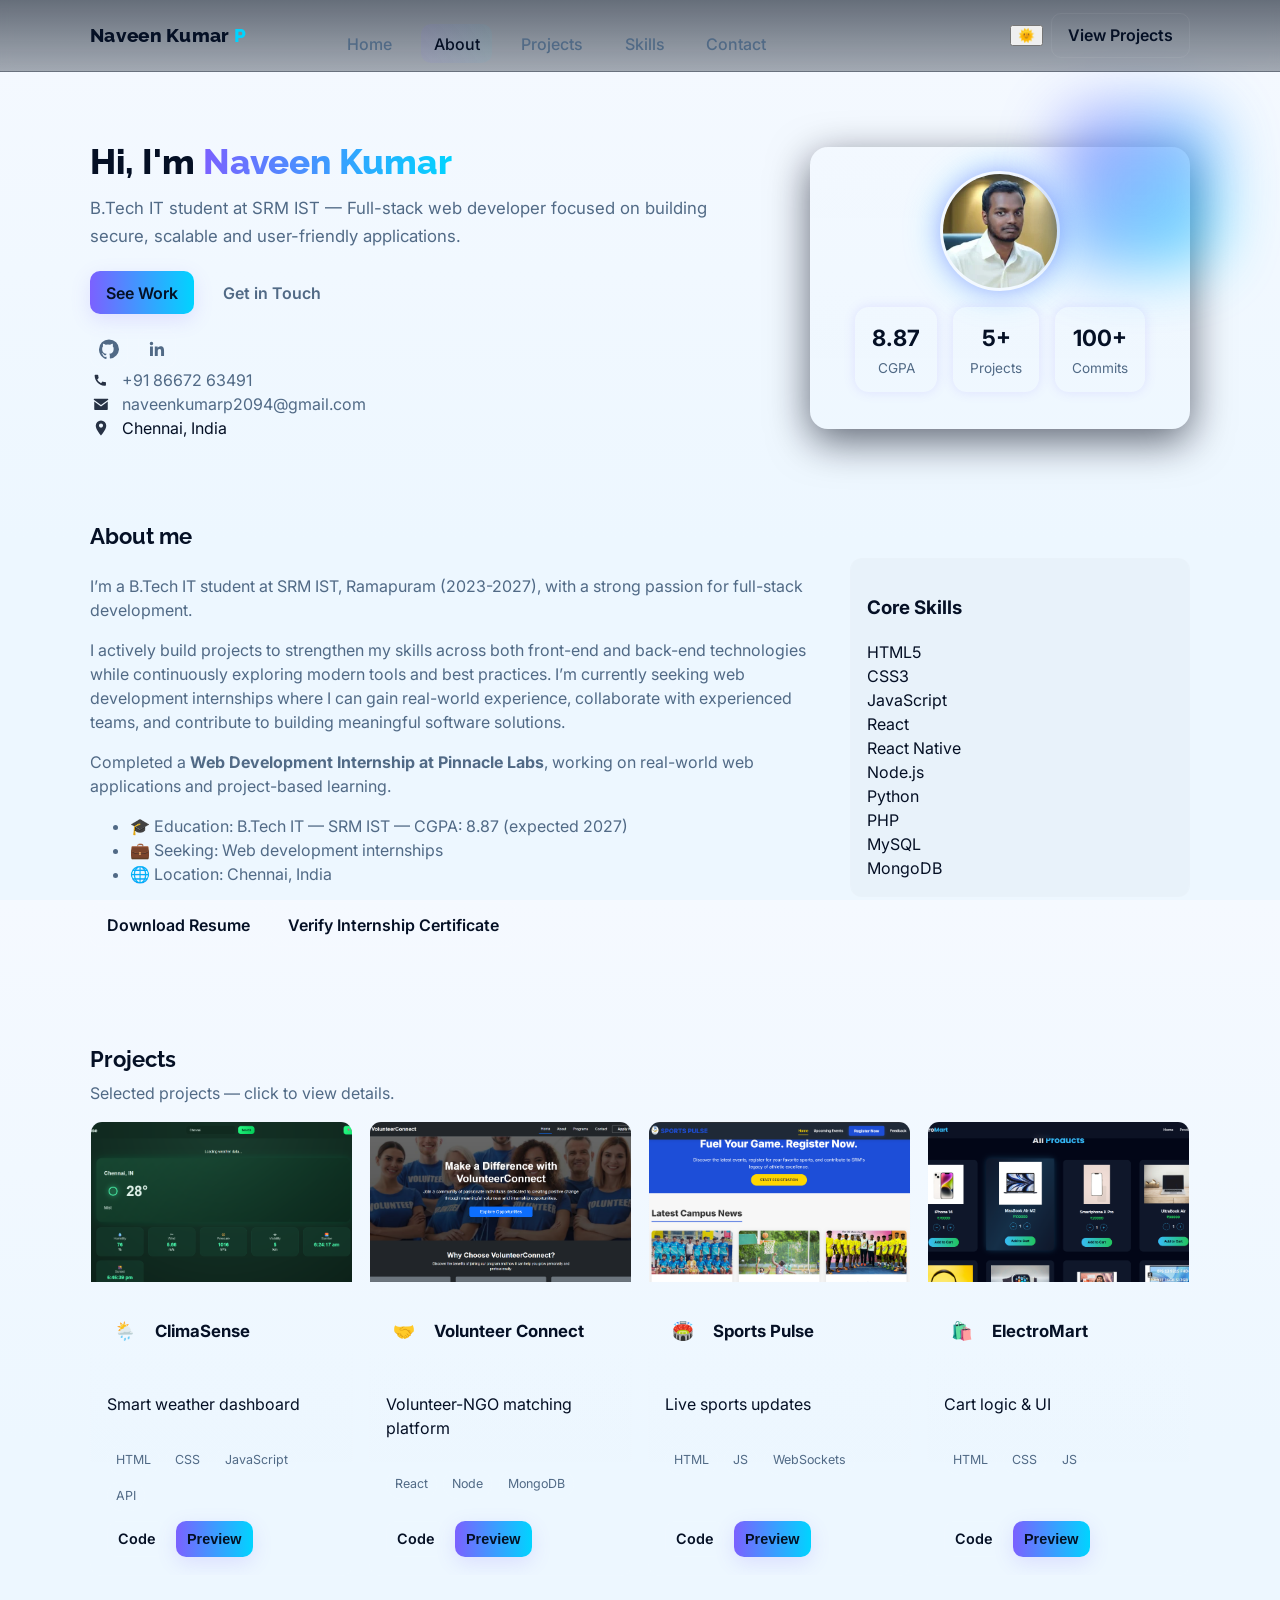
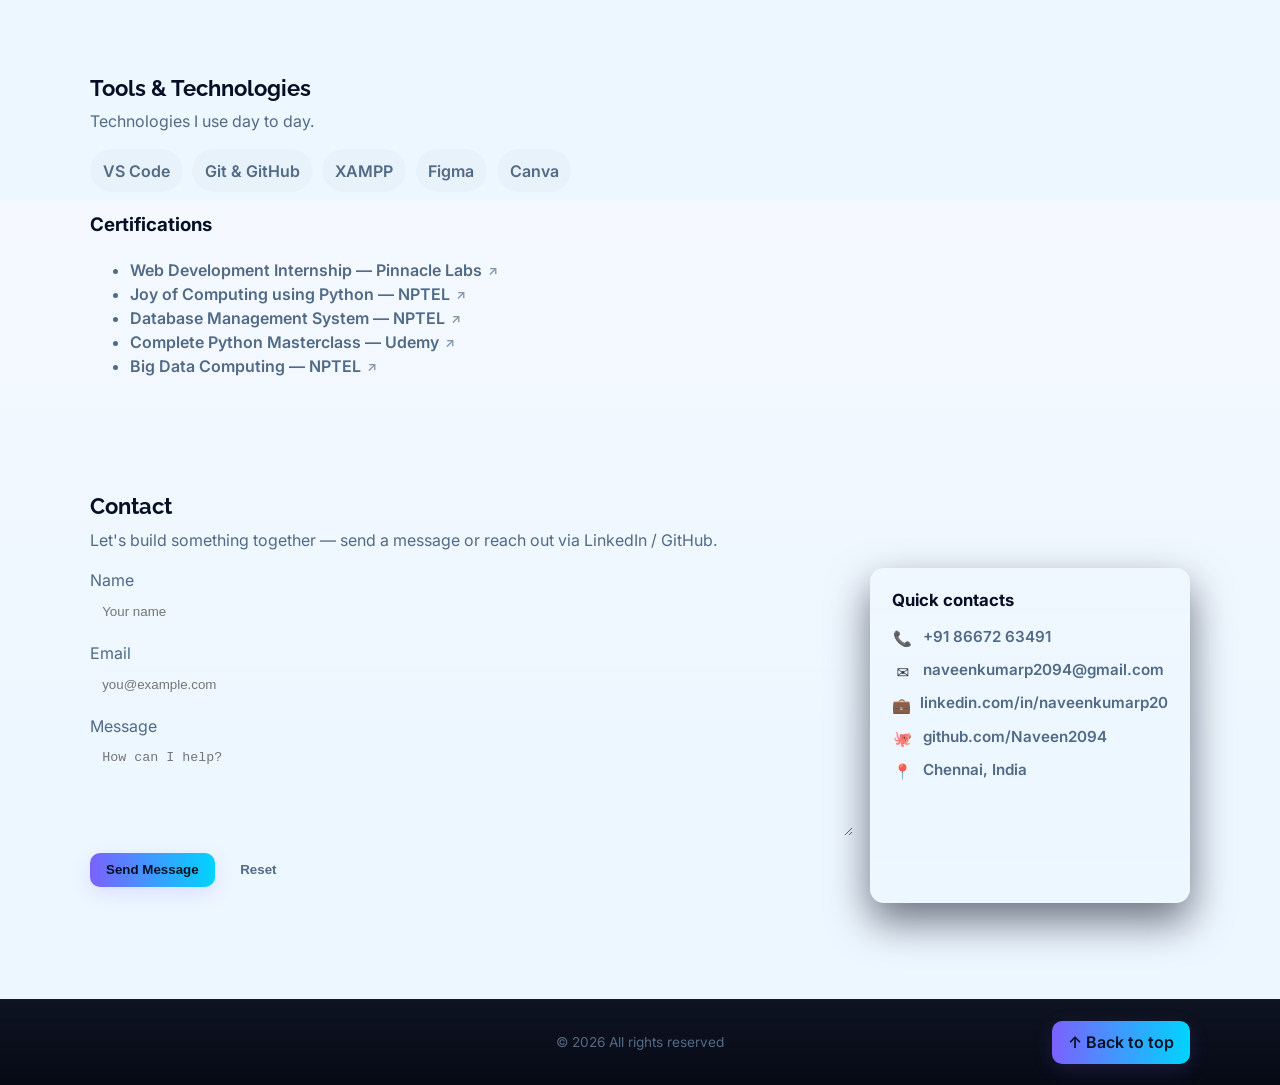
==== index.html @ da6cf8c7 "Add files via upload" ====
<!doctype html>
<html lang="en">
<head>
  <meta charset="utf-8" />
  <meta name="viewport" content="width=device-width,initial-scale=1" />
  <title>Naveen Kumar — Portfolio</title>
  <meta name="description" content="Portfolio of Naveen Kumar — Full-stack web developer (B.Tech IT) from SRM IST" />

  <!-- Social / SEO -->
  <meta property="og:title" content="Naveen Kumar — Full-stack Web Developer">
  <meta property="og:description" content="B.Tech (IT) student and full-stack web developer (React, Node) from Chennai.">
  <meta property="og:image" content="https://yourdomain.com/og-image.png">
  <meta name="twitter:card" content="summary_large_image">
  <link rel="canonical" href="https://yourdomain.com/">

  <!-- Fonts -->
  <link rel="preconnect" href="https://fonts.gstatic.com" crossorigin>
  <link href="https://fonts.googleapis.com/css2?family=Inter:wght@300;400;600;800&family=Raleway:wght@600;800&display=swap" rel="stylesheet">

  <!-- Styles -->
  <link rel="stylesheet" href="styles.css">
</head>
<body>

  <!-- Skip link for keyboard users -->
  <a href="#main" class="skip-link">Skip to content</a>

  <!-- ======================= NAV ======================= -->
  <header class="nav-wrap">
    <nav class="nav container" role="navigation" aria-label="Main navigation">
      <a class="logo" href="#hero">Naveen Kumar <span>P</span></a>

      <!-- menu button (mobile) -->
      <button id="menu-btn" aria-expanded="false" aria-controls="nav-links" aria-label="Toggle menu">☰</button>

      <ul class="nav-links" id="nav-links">
        <li><a href="#hero" class="nav-link">Home</a></li>
        <li><a href="#about" class="nav-link">About</a></li>
        <li><a href="#projects" class="nav-link">Projects</a></li>
        <li><a href="#skills" class="nav-link">Skills</a></li>
        <li><a href="#contact" class="nav-link">Contact</a></li>
      </ul>

      <div class="nav-actions">
        <button id="theme-toggle" aria-label="Toggle theme">🌙</button>
        <a class="btn-outline" href="#projects">View Projects</a>
      </div>
    </nav>
  </header>

  <main id="main">

    <!-- ======================= HERO ======================= -->
<section id="hero" class="hero">
  <div class="container hero-grid clean-hero">
    
    <!-- LEFT SIDE (TEXT) -->
    <div class="hero-content">
      <h1 class="name">Hi, I'm <span>Naveen Kumar</span></h1>
      <p class="lead">
        B.Tech IT student at SRM IST — Full-stack web developer focused on 
        building secure, scalable and user-friendly applications.
      </p>

      <div class="hero-cta">
        <a class="btn-primary" href="#projects">See Work</a>
        <a class="btn-ghost" href="#contact">Get in Touch</a>
      </div>

      <!-- Social icons -->
      <div class="social-icons">
        <!-- GitHub -->
        <a href="https://github.com/Naveen2094" target="_blank" aria-label="GitHub">
          <svg class="icon" viewBox="0 0 24 24">
            <path fill="currentColor"
            d="M12 .5A12 12 0 0 0 0 12.6c0 5.3 3.4 9.8 8.2 11.4.6.1.8-.3.8-.6v-2c-3.3.7-4-1.6-4-1.6-.6-1.5-1.3-1.9-1.3-1.9-1-.7.1-.7.1-.7 1.1.1 1.7 1.2 1.7 1.2.9 1.7 2.4 1.2 3 .9.1-.7.4-1.2.7-1.5-2.6-.3-5.4-1.4-5.4-6.1 0-1.2.4-2.2 1.1-3-.1-.3-.5-1.5.1-3 0 0 1-.3 3 1.2a10.2 10.2 0 0 1 5.4 0c2-1.5 3-1.2 3-1.2.6 1.5.2 2.7.1 3 .7.8 1.1 1.8 1.1 3 0 4.7-2.8 5.8-5.4 6.1.4.3.8 1 .8 2v3c0 .3.2.7.8.6A12.1 12.1 0 0 0 24 12.6 12 12 0 0 0 12 .5z"/>
          </svg>
        </a>

        <!-- LinkedIn -->
        <a href="https://www.linkedin.com/in/naveenkumarp20" target="_blank" aria-label="LinkedIn">
          <svg class="icon" viewBox="0 0 24 24">
            <path fill="currentColor"
              d="M20.45 20.45h-3.55v-5.4c0-1.3 0-3-1.85-3s-2.15 1.45-2.15 2.9v5.5H9.35V9h3.4v1.55h.05a3.7 3.7 0 0 1 3.35-1.85c3.6 0 4.3 2.35 4.3 5.4v6.35zM5.35 7.45A2.05 2.05 0 1 1 5.4 3.3a2.05 2.05 0 0 1-.05 4.15zM7.1 20.45H3.6V9h3.5v11.45z"/>
          </svg>
        </a>
      </div>

      <!-- ======================= UPDATED QUICK CONTACT ======================= -->
      <div class="qc-card" aria-label="Quick contact information">
        <div class="qc-row">

          <div class="qc-item">
            <svg class="qc-icon" viewBox="0 0 24 24" aria-hidden="true">
              <path fill="currentColor"
              d="M6.6 10.8c1.2 2.4 3.1 4.3 5.4 5.4l1.8-1.8c.2-.2.6-.3.9-.2 1 .3 2 .5 3 .5.5 0 .9.4.9.9v3c0 .5-.4.9-.9.9C10.3 20.5 3.5 13.7 3.5 5.8c0-.5.4-.9.9-.9h3c.5 0 .9.4.9.9 0 1 .2 2 .5 3 .1.3 0 .7-.2.9l-1.8 1.8z"/>
            </svg>
            <a href="tel:+918667263491">+91 86672 63491</a>
          </div>

          <div class="qc-item">
            <svg class="qc-icon" viewBox="0 0 24 24" aria-hidden="true">
              <path fill="currentColor"
              d="M12 13.2 2.4 6.3A1 1 0 0 1 3 5h18a1 1 0 0 1 .6 1.3L12 13.2zM12 15.4l9-6.6V19a1 1 0 0 1-1 1H4a1 1 0 0 1-1-1V8.8l9 6.6z"/>
            </svg>
            <a href="mailto:naveenkumarp2094@gmail.com">naveenkumarp2094@gmail.com</a>
          </div>

          <div class="qc-item">
            <svg class="qc-icon" viewBox="0 0 24 24" aria-hidden="true">
              <path fill="currentColor"
              d="M12 2a7 7 0 0 0-7 7c0 5.2 7 13 7 13s7-7.8 7-13a7 7 0 0 0-7-7zm0 9.5A2.5 2.5 0 1 1 12 6a2.5 2.5 0 0 1 0 5.5z"/>
            </svg>
            <span>Chennai, India</span>
          </div>

        </div>
      </div>
    </div>

    <!-- RIGHT SIDE (AVATAR + STATS) -->
    <div class="hero-card clean-card">
      <div class="bg-shape"></div>

      <picture>
        <img class="avatar glow-avatar"
          src="assets/img/avatar-200.webp"
          alt="Photo of Naveen Kumar"
          width="120"
          height="120">
      </picture>

      <ul class="hero-stats clean-stats">
        <li><strong>8.87</strong><span>CGPA</span></li>
        <li><strong>5+</strong><span>Projects</span></li>
        <li><strong>100+</strong><span>Commits</span></li>
      </ul>
    </div>
  </div>

  <svg class="waves" viewBox="0 0 1440 120" preserveAspectRatio="none" aria-hidden="true">
    <path d="M0,40 C250,120 600,0 900,40 C1200,80 1440,40 1440,40 L1440 120 L0 120 Z"></path>
  </svg>
</section>



    <!-- ======================= ABOUT ======================= -->
    <section id="about" class="section container">
      <div class="section-head">
        <h2>About me</h2>
        </div>

      <div class="about-grid">
        <div class="about-text">
          <p>
            I’m a B.Tech IT student at SRM IST, Ramapuram (2023-2027), with a strong passion for full-stack development.
          </p>

          <p>
            I actively build projects to strengthen my skills across both front-end and back-end technologies while continuously exploring modern tools and best practices. I’m currently seeking web development internships where I can gain real-world experience, collaborate with experienced teams, and contribute to building meaningful software solutions.
            </p>
            <p>
  Completed a <strong>Web Development Internship at Pinnacle Labs</strong>,
  working on real-world web applications and project-based learning.
</p>



          <ul class="about-list">
            <li>🎓 Education: B.Tech IT — SRM IST — CGPA: 8.87 (expected 2027)</li>
            <li>💼 Seeking: Web development internships</li>
            <li>🌐 Location: Chennai, India</li>
          </ul>
          <a class="btn-outline" href="resume.pdf" target="_blank">Download Resume</a>
        <a class="btn-outline"
   href="https://pinnaclelabs.tech/certificate-verification/?rid=UEwvMjAyNS9ERUNQNy8wNTROYXZlZW4gS3VtYXIgUA=="
   target="_blank">
  Verify Internship Certificate
</a>

        </div>

        <div class="skills-card">
          <h3>Core Skills</h3>
          <div class="skill-pill">HTML5</div>
          <div class="skill-pill">CSS3</div>
          <div class="skill-pill">JavaScript</div>
          <div class="skill-pill">React</div>
          <div class="skill-pill">React Native</div>
          <div class="skill-pill">Node.js</div>
          <div class="skill-pill">Python</div>
          <div class="skill-pill">PHP</div>
          <div class="skill-pill">MySQL</div>
          <div class="skill-pill">MongoDB</div>
        </div>
      </div>
    </section>



    <!-- ======================= PROJECTS ======================= -->
    <section id="projects" class="section container">
      <div class="section-head">
        <h2>Projects</h2>
        <p>Selected projects — click to view details.</p>
      </div>

      <div class="projects-grid">

 <!-- Project card: ClimaSense -->
<article class="project-card" data-title="ClimaSense"
         data-desc="Modern weather dashboard with real-time forecasts, geolocation-based weather, hourly & 7-day forecasts, animated UI, and API integration."
         data-tech="HTML · CSS · JavaScript · Weather API"
         data-img="assets/img/projects/CS_home.png"
         tabindex="0">

  <div class="proj-screenshot" aria-hidden="true">
    <img src="assets/img/projects/CS_home.png"
         alt="ClimaSense Weather Dashboard screenshot"
         loading="lazy" width="620" height="360">
  </div>

  <div class="proj-body">
    <div class="proj-head">
      <div class="proj-bubble" aria-hidden="true">🌦️</div>
      <h4>ClimaSense</h4>
    </div>

    <p class="muted">Smart weather dashboard</p>

    <div class="proj-badges" aria-hidden="true">
      <span class="badge">HTML</span>
      <span class="badge">CSS</span>
      <span class="badge">JavaScript</span>
      <span class="badge">API</span>
    </div>

    <div class="proj-actions">
      <a class="btn-outline"
         href="https://github.com/Naveen2094/ClimaSense"
         target="_blank" rel="noopener noreferrer">
        Code
      </a>
      <button class="btn-primary view-btn" type="button">Preview</button>
    </div>
  </div>
</article>


  <!-- Project card: Volunteer Connect -->
  <article class="project-card" data-title="Volunteer Connect"
           data-desc="Full-stack platform connecting volunteers and NGOs."
           data-tech="React · Node · MongoDB"
           data-img="assets/img/projects/VC_home.png"
           tabindex="0">
    <div class="proj-screenshot">
      <img src="assets/img/projects/VC_home.png" alt="Volunteer Connect screenshot" loading="lazy" width="620" height="360">
    </div>

    <div class="proj-body">
      <div class="proj-head">
        <div class="proj-bubble" aria-hidden="true">🤝</div>
        <h4>Volunteer Connect</h4>
      </div>

      <p class="muted">Volunteer-NGO matching platform</p>

      <div class="proj-badges">
        <span class="badge">React</span>
        <span class="badge">Node</span>
        <span class="badge">MongoDB</span>
      </div>

      <div class="proj-actions">
        <a class="btn-outline" href="https://github.com/Naveen2094/Volunteer-Connect" target="_blank" rel="noopener noreferrer">Code</a>
      <button class="btn-primary view-btn" type="button">Preview</button>
      </div>
    </div>
  </article>

  <!-- Project card: Sports Pulse -->
  <article class="project-card" data-title="Sports Pulse"
           data-desc="Real-time sports updates and scoreboards."
           data-tech="HTML · JS · WebSockets"
           data-img="assets/img/projects/SP_home.png"
           tabindex="0">
    <div class="proj-screenshot">
      <img src="assets/img/projects/SP_home.png" alt="Sports Pulse screenshot" loading="lazy" width="620" height="360">
    </div>

    <div class="proj-body">
      <div class="proj-head">
        <div class="proj-bubble" aria-hidden="true">🏟️</div>
        <h4>Sports Pulse</h4>
      </div>

      <p class="muted">Live sports updates</p>

      <div class="proj-badges">
        <span class="badge">HTML</span>
        <span class="badge">JS</span>
        <span class="badge">WebSockets</span>
      </div>

      <div class="proj-actions">
        <a class="btn-outline" href="https://github.com/Naveen2094/SportsPulse" target="_blank" rel="noopener noreferrer">Code</a>
        <button class="btn-primary view-btn" type="button">Preview</button>
      </div>
    </div>
  </article>

  <!-- Project card: Mini E-Commerce -->
  <article class="project-card" data-title="ElectroMart"
           data-desc="Product listing, add-to-cart, filtering and cart persistence using localStorage."
           data-tech="HTML · CSS · JavaScript"
           data-img="assets/img/projects/e-commerce.png"
           tabindex="0">
    <div class="proj-screenshot">
      <img src="assets/img/projects/e-commerce.png" alt="ElectroMart screenshot" loading="lazy" width="620" height="360">
      
    </div>

    <div class="proj-body">
      <div class="proj-head">
        <div class="proj-bubble" aria-hidden="true">🛍️</div>
        <h4>ElectroMart</h4>
      </div>

      <p class="muted">Cart logic & UI</p>

      <div class="proj-badges">
        <span class="badge">HTML</span>
        <span class="badge">CSS</span>
        <span class="badge">JS</span>
      </div>

      <div class="proj-actions">
        <a class="btn-outline" href="https://github.com/Naveen2094/ElectroMart" target="_blank" rel="noopener noreferrer">Code</a>
        <button class="btn-primary view-btn" type="button">Preview</button>
      </div>
    </div>
  </article>

</div>

    </section>



    <!-- ======================= SKILLS / TOOLS ======================= -->
    <section id="skills" class="section container">
      <div class="section-head">
        <h2>Tools & Technologies</h2>
        <p>Technologies I use day to day.</p>
      </div>

      <div class="tools-grid">
        <div class="tool">VS Code</div>
        <div class="tool">Git & GitHub</div>
        <div class="tool">XAMPP</div>
        <div class="tool">Figma</div>
        <div class="tool">Canva</div>
      </div>

      <div style="margin-top:1.2rem;">
        <h3>Certifications</h3>
<ul class="about-list certifications">

<li>
  <a href="https://pinnaclelabs.tech/certificate-verification/?rid=UEwvMjAyNS9ERUNQNy8wNTROYXZlZW4gS3VtYXIgUA=="
     target="_blank"
     rel="noopener noreferrer">
    Web Development Internship — Pinnacle Labs
  </a>
</li>


  <li>
    <a href="https://archive.nptel.ac.in/content/noc/NOC24/SEM1/Ecertificates/106/noc24-cs57/Course/NPTEL24CS57S85350524030603759.pdf"
       target="_blank"
       rel="noopener noreferrer">
      Joy of Computing using Python — NPTEL
    </a>
  </li>

  <li>
    <a href="https://archive.nptel.ac.in/content/noc/NOC25/SEM1/Ecertificates/106/noc25-cs18/Course/NPTEL25CS18S24330487401327789.pdf"
       target="_blank"
       rel="noopener noreferrer">
      Database Management System — NPTEL
    </a>
  </li>

  <li>
    <a href="https://www.udemy.com/certificate/UC-0109e687-b371-4f3a-849d-907d314363f9/"
       target="_blank"
       rel="noopener noreferrer">
      Complete Python Masterclass — Udemy
    </a>
  </li>

  <li>
    <a href="https://internalapp.nptel.ac.in/NOC/NOC25/SEM2/Ecertificates/106/noc25-cs131/Course/NPTEL25CS131S117520153810676908.pdf"
       target="_blank"
       rel="noopener noreferrer">
      Big Data Computing — NPTEL
    </a>
  </li>

</ul>

      </div>
    </section>



    <!-- ======================= CONTACT ======================= -->
    <section id="contact" class="section container contact-section">
      <div class="section-head">
        <h2>Contact</h2>
        <p>Let's build something together — send a message or reach out via LinkedIn / GitHub.</p>
      </div>

      <div class="contact-grid">

        <form id="contact-form" class="contact-form" novalidate>
          <label>
            <span>Name</span>
            <input type="text" name="name" id="name" required placeholder="Your name">
          </label>

          <label>
            <span>Email</span>
            <input type="email" name="email" id="email" required placeholder="you@example.com">
          </label>

          <label>
            <span>Message</span>
            <textarea name="message" id="message" rows="5" required placeholder="How can I help?"></textarea>
          </label>

          <div class="form-actions">
            <button type="submit" class="btn-primary">Send Message</button>
            <button type="reset" class="btn-ghost">Reset</button>
          </div>

          <p id="form-msg" class="form-msg" role="status" aria-live="polite"></p>
        </form>

        <aside class="contact-info">
  <h3 class="qc-title">Quick contacts</h3>

  <ul class="qc-list">

    <li>
      <span class="qc-icon">📞</span>
      <a href="tel:+918667263491">+91 86672 63491</a>
    </li>

    <li>
      <span class="qc-icon">✉️</span>
      <a href="mailto:naveenkumarp2094@gmail.com">
        naveenkumarp2094@gmail.com
      </a>
    </li>

    <li>
      <span class="qc-icon">💼</span>
      <a href="https://www.linkedin.com/in/naveenkumarp20" target="_blank">
        linkedin.com/in/naveenkumarp20
      </a>
    </li>

    <li>
      <span class="qc-icon">🐙</span>
      <a href="https://github.com/Naveen2094" target="_blank">
        github.com/Naveen2094
      </a>
    </li>

    <li class="qc-location">
      <span class="qc-icon">📍</span>
      <span>Chennai, India</span>
    </li>

  </ul>
</aside>

      </div>
    </section>

  </main>


  <!-- ======================= FOOTER ======================= -->
  <footer class="footer">
  <div class="container footer-inner">
    <p class="footer-center">
      © <span id="year"></span> All rights reserved
    </p>

    <a href="#hero" class="btn-primary footer-top">↑ Back to top</a>
  </div>
</footer>

  <!-- ======================= PROJECT MODAL ======================= -->
  <div id="proj-modal" class="modal" aria-hidden="true" role="dialog" aria-modal="true">
    <div class="modal-content" role="document">
  <button id="modal-close" class="modal-close" aria-label="Close">✕</button>

  <!-- NEW: screenshot area -->
  <div id="modal-media" class="modal-media" aria-hidden="true"></div>

  <h3 id="modal-title"></h3>
  <p id="modal-tech" class="muted"></p>
  <p id="modal-desc"></p>
</div>

    </div>
  </div>


  <!-- Script -->
  <script src="script.js" defer></script>
</body>
</html>
---- styles.css ----
:root{
  --bg: #0f1724;
  --panel: rgba(255,255,255,0.04);
  --glass: rgba(255,255,255,0.03);
  --accent-1: #7b61ff;
  --accent-2: #00d4ff;
  --text: #e6eef8;
  --muted: #9fb3c8;
  --success: #4ade80;
  --danger: #ff6b6b;
  --radius: 14px;
  --container: 1100px;
  --glass-border: rgba(255,255,255,0.06);
  --glass-hover: rgba(255,255,255,0.06);
}

*{box-sizing:border-box}
html,body{height:100%}
body{
  margin:0;
  font-family: "Inter", system-ui, -apple-system, "Segoe UI", Roboto, "Helvetica Neue", Arial;
  background: linear-gradient(180deg,#071022 0%, #071527 50%, #061225 100%);
  color:var(--text);
  -webkit-font-smoothing:antialiased;
  -moz-osx-font-smoothing:grayscale;
  line-height:1.5;
  overflow-x:hidden;
}

/* container */
.container{
  width:90%;
  max-width:var(--container);
  margin:0 auto;
}

/* NAV */
.nav-wrap{
  position:sticky;
  top:0;
  z-index:50;
  backdrop-filter: blur(6px);
  background: linear-gradient(180deg, rgba(7,18,34,0.6), rgba(7,18,34,0.35));
  border-bottom: 1px solid rgba(255,255,255,0.02);
}
.nav{
  display:flex;
  align-items:center;
  gap:1rem;
  padding:0.8rem 0;
}
.logo{
  font-family: "Raleway", sans-serif;
  font-weight:800;
  letter-spacing:0.3px;
  color:var(--text);
  text-decoration:none;
  font-size:1.2rem;
}
.logo span{color:var(--accent-2)}
#menu-btn{display:none}
.nav-links{
  list-style:none;
  display:flex;
  gap:1rem;
  margin-left:2rem;
  align-items:center;
  margin-bottom:0;
}
.nav-link{
  text-decoration:none;
  color:var(--muted);
  font-weight:500;
  padding:0.6rem 0.8rem;
  border-radius:10px;
}
.nav-link:hover, .nav-link.active { color:var(--text); background:linear-gradient(90deg, rgba(123,97,255,0.08), rgba(0,212,255,0.04));}

.nav-actions{margin-left:auto; display:flex; gap:0.5rem; align-items:center;}
.btn-primary, .btn-outline, .btn-ghost { cursor:pointer; border:0; padding:0.6rem 1rem; border-radius:10px; font-weight:600; text-decoration:none; display:inline-flex; align-items:center; gap:0.6rem;}
.btn-primary{background:linear-gradient(90deg,var(--accent-1),var(--accent-2)); color:#041125; box-shadow:0 6px 20px rgba(123,97,255,0.16);}
.btn-outline{background:transparent; color:var(--text); border:1px solid rgba(255,255,255,0.06);}
.btn-ghost{background:transparent; color:var(--muted)}

/* HERO */
.hero{
  padding:4rem 0 2rem;
  position:relative;
  overflow:visible;
}
.hero-grid{display:grid; grid-template-columns:1fr 380px; gap:2rem; align-items:center;}
.hero-content .name{font-size:2.2rem; margin:0 0 0.4rem; font-family:"Raleway"; font-weight:800}
.hero-content .name span{background:linear-gradient(90deg,var(--accent-1),var(--accent-2)); -webkit-background-clip:text; background-clip:text; color:transparent}
.lead{color:var(--muted); margin:0 0 1rem}
.hero-cta{display:flex; gap:0.8rem; margin-bottom:1rem;}
.social a{display:inline-block; margin-right:0.6rem; color:var(--muted); text-decoration:none; font-weight:700; padding:0.4rem 0.6rem; border-radius:8px; border:1px solid rgba(255,255,255,0.02);}

.hero-card{
  position:relative;
  background:linear-gradient(180deg, rgba(255,255,255,0.02), rgba(255,255,255,0.01));
  border-radius:18px;
  padding:1.2rem;
  box-shadow: 0 12px 40px rgba(2,6,23,0.6);
  border:1px solid var(--glass-border);
  overflow:visible;
  transform:translateY(0);
  transition:transform .45s cubic-bezier(.2,.9,.2,1);
}
.hero-card:hover{transform:translateY(-8px)}
.bg-shape{position:absolute; right:-30px; top:-40px; width:160px; height:160px; background:linear-gradient(135deg,var(--accent-1),var(--accent-2)); filter:blur(30px); border-radius:40px; z-index:0; opacity:0.6}
.hero-stats{display:flex; gap:0.8rem; margin-top:1rem; list-style:none; padding:0}
.hero-stats li{background: linear-gradient(180deg, rgba(255,255,255,0.02), rgba(255,255,255,0.01)); border-radius:10px; padding:0.6rem 0.8rem; text-align:center; min-width:72px}

/* WAVES */
.waves{position:absolute; bottom:-1px; left:0; width:100%; height:80px; opacity:0.06}
.waves path{fill:var(--accent-1); opacity:0.06}

/* SECTION */
.section{padding:3rem 0}
.section-head h2{margin:0 0 0.25rem; font-family:"Raleway"; font-size:1.4rem}
.section-head p{margin:0 0 1rem; color:var(--muted)}

/* ABOUT */
.about-grid{display:grid; grid-template-columns:1fr 340px; gap:1.5rem; align-items:start}
.about-text p{color:var(--muted)}
.about-list{margin-top:1rem; color:var(--muted)}
.skills-card{background:var(--panel); padding:1rem; border-radius:12px; border:1px solid var(--glass-border)}

/* PROJECTS */
.project-card:hover, .project-card:focus{transform:translateY(-6px); box-shadow:0 20px 50px rgba(5,8,20,0.6)}
.proj-media{font-size:1.6rem}

/* TOOLS */
.tools-grid{display:flex; flex-wrap:wrap; gap:0.6rem}
.tool{background:var(--glass); padding:0.6rem 0.8rem; border-radius:999px; color:var(--muted); font-weight:600}

/* CONTACT */
.contact-grid{display:grid; grid-template-columns:1fr 320px; gap:1rem; margin-top:1rem;}
.contact-form label{display:block; margin-bottom:0.6rem; color:var(--muted)}
.contact-form input, .contact-form textarea{
  width:100%; padding:0.7rem; border-radius:10px; border:1px solid rgba(255,255,255,0.04);
  background:transparent; color:var(--text); outline:none;
}
.form-actions{display:flex; gap:0.6rem; margin-top:0.6rem}
.form-msg{margin-top:0.8rem; color:var(--muted)}

/* MODAL */
.modal{position:fixed; inset:0; display:flex; align-items:center; justify-content:center; background:rgba(2,6,23,0.6); opacity:0; pointer-events:none; transition:opacity .28s ease}
.modal[aria-hidden="false"]{opacity:1; pointer-events:all}
.modal-content{background:linear-gradient(180deg, rgba(255,255,255,0.02), rgba(255,255,255,0.01)); padding:1.2rem; border-radius:12px; width:min(720px,92%); border:1px solid var(--glass-border); position:relative}
.modal-close{position:absolute; right:10px; top:10px; background:transparent; border:0; color:var(--muted); font-size:1.1rem}

/* small screens */
@media (max-width:900px){
  .hero-grid{grid-template-columns:1fr; text-align:center}
  .hero-card{margin:0 auto}
  .about-grid{grid-template-columns:1fr}
  .contact-grid{grid-template-columns:1fr}
  .nav-links{display:none; position:absolute; right:1rem; top:64px; background:linear-gradient(180deg, rgba(4,8,15,0.9), rgba(4,8,15,0.85)); padding:1rem; border-radius:10px; flex-direction:column}
  #menu-btn{display:inline-block; background:transparent; border:0; color:var(--muted); font-size:1.2rem}
  #menu-btn[aria-expanded="true"]{color:var(--text)}
}

/* theme: light (optional toggle) */
body.light{
  --bg: #f6fbff;
  --panel: rgba(6,10,20,0.02);
  --glass: rgba(6,10,20,0.02);
  --text: #051025;
  --muted: #516a86;
  background: linear-gradient(180deg,#f5f9ff 0%, #edf7ff 60%);
}

/* -------------------------
   Accessibility & niceties
   ------------------------- */

/* visually hidden but accessible */
.sr-only {
  position: absolute !important;
  height: 1px;
  width: 1px;
  overflow: hidden;
  clip: rect(1px, 1px, 1px, 1px);
  white-space: nowrap;
  border: 0;
  padding: 0;
  margin: -1px;
}

/* skip link */
.skip-link {
  position: absolute;
  left: 1rem;
  top: -40px;
  background: var(--panel);
  color: var(--text);
  padding: 0.5rem 0.75rem;
  border-radius: 8px;
  z-index: 9999;
  text-decoration: none;
  transition: top .18s ease;
}
.skip-link:focus {
  top: 1rem;
  outline: none;
}

/* clear, friendly focus for keyboard users */
:focus { outline: none; }
:focus-visible {
  outline: 3px solid rgba(123,97,255,0.22);
  outline-offset: 3px;
  border-radius: 8px;
}

/* reduce motion for users who prefer it */
@media (prefers-reduced-motion: reduce) {
  * { transition: none !important; animation: none !important; scroll-behavior: auto !important; }
}

/* mobile nav open state */
.nav-links.open { display:flex; }

/* enlarge menu button hit area */
#menu-btn {
  padding: 0.5rem 0.7rem;
  border-radius:10px;
  background:transparent;
  transition: background .18s;
}
#menu-btn:hover { background: rgba(255,255,255,0.02); }

/* modal transition */
.modal[aria-hidden="false"] .modal-content { transform: translateY(0); }
.modal-content { transition: transform .22s ease, opacity .22s ease; transform: translateY(6px); }

a, button { -webkit-tap-highlight-color: transparent; }

/* Avatar centered + rounded (Option A + B) */
.hero-card {
    text-align: center;
}

.hero-card picture,
.hero-card img.avatar {
    margin-left: auto;
    margin-right: auto;
    display: block;
}

/* Round avatar look */
.avatar {
    border-radius: 50%;
    border: 3px solid rgba(255,255,255,0.15);
    width: 120px;
    height: 120px;
    object-fit: cover;
}

.hero-stats {
    display: flex;
    justify-content: center;
    gap: 1rem;
    margin-top: 1rem;
}

.hero-stats li {
    background: rgba(255,255,255,0.02);
    border: 1px solid rgba(255,255,255,0.04);
    padding: 0.9rem 1.2rem;
    border-radius: 14px;
    box-shadow:
        0 0 12px rgba(123, 97, 255, 0.15),
        inset 0 0 10px rgba(255,255,255,0.03);
}


.hero-stats li strong {
    display: block;
    font-size: 1.4rem;
    font-weight: 700;
    color: var(--text);
}

.hero-stats li span {
    display: block;
    margin-top: 4px;
    color: var(--muted);
    font-size: 0.85rem;
}

.social-icons {
  display: flex;
  gap: 0.6rem;
  margin-top: 1rem;
}

.social-icons a {
  display: inline-flex;
  align-items: center;
  justify-content: center;
  width: 38px;
  height: 38px;
  border-radius: 10px;
  background: rgba(255,255,255,0.04);
  border: 1px solid rgba(255,255,255,0.06);
  color: var(--muted);
  transition: 0.25s ease;
}

.social-icons a:hover {
  color: var(--text);
  background: rgba(255,255,255,0.07);
  transform: translateY(-3px);
}

.icon {
  width: 20px;
  height: 20px;
  display: block;
}

.quick-contact {
  margin-top: 1rem;
  color: var(--muted);
  font-weight: 600;
  display: flex;
  flex-direction: column;
  gap: 0.4rem;
}

.qc-item {
  display: flex;
  align-items: center;
  gap: 0.6rem;
}

.qc-item a {
  color: var(--muted);
  text-decoration: none;
}

.qc-item a:hover {
  color: var(--text);
}

.qc-icon {
  width: 18px;
  height: 18px;
  opacity: 0.85;
}

/* Clean hero spacing */
.clean-hero {
  gap: 3rem;
}

/* Improve hero text spacing */
.clean-hero .lead {
  margin-bottom: 1.3rem;
  line-height: 1.65;
  font-size: 1.05rem;
}

/* Cleaner quick contact */
.clean-qc {
  margin-top: 1.4rem;
  gap: 0.6rem;
}

/* Vertical divider (subtle) */
.clean-hero {
  position: relative;
}

.clean-hero::before {
  content: "";
  position: absolute;
  left: 52%;
  top: 10%;
  height: 80%;
  width: 1px;
  background: rgba(255,255,255,0.06);
}

/* Move avatar slightly right for balance */
.clean-card {
  padding-top: 1.4rem;
}

/* Soft avatar glow */
.glow-avatar {
  box-shadow: 
    0 0 22px rgba(123,97,255,0.45),
    0 0 38px rgba(0,212,255,0.28);
  border: 3px solid rgba(255,255,255,0.14);
  border-radius: 50%;
}

/* Cleaner stat spacing */
.clean-stats li {
  min-width: 80px;
  padding: 0.8rem 1rem;
}

/* Mobile: remove divider */
@media (max-width: 900px) {
  .clean-hero::before {
    display: none;
  }
}

/* ===== Projects — screenshot + gradient border (Glass UI) ===== */
.projects-grid {
  display: grid;
  grid-template-columns: repeat(auto-fit, minmax(260px, 1fr));
  gap: 1rem;
}

/* Project card base */
.project-card {
  background: linear-gradient(180deg, rgba(255,255,255,0.02), rgba(255,255,255,0.01));
  border-radius: 12px;
  overflow: hidden;
  border: 1px solid rgba(255,255,255,0.04);
  display: flex;
  flex-direction: column;
  transition: transform .28s cubic-bezier(.2,.9,.2,1), box-shadow .28s ease, border-color .28s ease;
  min-height: 360px;
}

/* screenshot area */
.project-card .proj-screenshot {
  width: 100%;
  aspect-ratio: 16/9;
  overflow: hidden;
  background: linear-gradient(180deg, rgba(255,255,255,0.01), rgba(255,255,255,0.02));
  display:flex;
  align-items:center;
  justify-content:center;
}
.project-card .proj-screenshot img {
  width:100%;
  height:100%;
  object-fit:cover;
  display:block;
  transform-origin:center;
  transition: transform .7s ease;
}

/* body */
.project-card .proj-body {
  padding: 0.9rem 1rem 1.1rem;
  display:flex;
  flex-direction:column;
  gap:0.6rem;
  flex:1;
}

/* bubble + title row */
.proj-head {
  display:flex;
  gap:0.75rem;
  align-items:center;
}
.proj-bubble {
  width:36px; height:36px; border-radius:10px;
  display:inline-flex; align-items:center; justify-content:center;
  background: linear-gradient(135deg, rgba(255,255,255,0.03), rgba(255,255,255,0.02));
  font-size:1.1rem;
}

/* badges */
.proj-badges { display:flex; gap:0.4rem; flex-wrap:wrap; margin-top:4px; }
.badge {
  background: rgba(255,255,255,0.02);
  padding:0.28rem 0.5rem;
  border-radius:999px;
  font-size:0.78rem;
  color:var(--muted);
  border:1px solid rgba(255,255,255,0.03);
}

/* actions */
.proj-actions { display:flex; gap:0.6rem; margin-top:auto; }
.proj-actions .btn-outline { padding:0.4rem 0.6rem; font-size:0.9rem; }
.proj-actions .btn-primary { padding:0.42rem 0.7rem; font-size:0.9rem; }

/* hover: gradient border & screenshot zoom */
.project-card:hover {
  transform: translateY(-8px);
  box-shadow: 0 24px 60px rgba(2,6,23,0.6);
  border-color: rgba(123,97,255,0.28);
}
.project-card:hover .proj-screenshot img { transform: scale(1.06); }

/* subtle overlay gradient on image when hovered */
.project-card::after {
  content: "";
  position: absolute;
  inset: 0;
  pointer-events: none;
  border-radius: 12px;
  box-shadow: inset 0 1px 0 rgba(255,255,255,0.02);
}

/* modal media */
.modal-media {
  width: 100%;
  max-height: 44vh;
  display:flex;
  align-items:center;
  justify-content:center;
  margin-bottom:0.6rem;
  overflow:hidden;
  border-radius:8px;
}
.modal-media img {
  width:100%;
  height:100%;
  max-height:44vh;
  object-fit:cover;
  display:block;
  border-radius:8px;
}

/* responsive tweaks */
@media (max-width:900px){
  .project-card { min-height: auto; }
  .proj-screenshot { aspect-ratio: 4/3; }
  .modal-media { max-height: 36vh; }
}

/* ensure screenshot images fill the area and have a fallback background */
.project-card .proj-screenshot {
  background: linear-gradient(180deg, rgba(255,255,255,0.01), rgba(255,255,255,0.02));
  position: relative;
  min-height: 160px; /* keeps the card height even if image missing */
}

.project-card .proj-screenshot img {
  width: 100%;
  height: 100%;
  object-fit: cover;   /* crucial so screenshots fill and crop nicely */
  display: block;
}

.project-card {
  cursor: pointer;
}

.modal-content {
  transform: scale(0.96) translateY(10px);
  opacity: 0;
}

.modal[aria-hidden="false"] .modal-content {
  transform: scale(1) translateY(0);
  opacity: 1;
}

.project-card h4 {
  font-size: 1.05rem;
  font-weight: 700;
}

.certifications li a {
  color: var(--muted);
  text-decoration: none;
  font-weight: 600;
  display: inline-flex;
  align-items: center;
  gap: 0.4rem;
  transition: color .2s ease;
}

.certifications li a::after {
  content: "↗";
  font-size: 0.8rem;
  opacity: 0.7;
}

.certifications li a:hover {
  color: var(--text);
}

/* ===== Quick Contacts – Glass Card ===== */

.contact-info {
  background: linear-gradient(
    180deg,
    rgba(255,255,255,0.03),
    rgba(255,255,255,0.015)
  );
  border: 1px solid rgba(255,255,255,0.06);
  border-radius: 14px;
  padding: 1.2rem 1.3rem;
  box-shadow: 0 18px 40px rgba(2,6,23,0.55);
}

.qc-title {
  margin: 0 0 0.8rem;
  font-size: 1.05rem;
  font-weight: 700;
  color: var(--text);
}

.qc-list {
  list-style: none;
  padding: 0;
  margin: 0;
  display: flex;
  flex-direction: column;
  gap: 0.65rem;
}

.qc-list li {
  display: flex;
  align-items: center;
  gap: 0.6rem;
  font-size: 0.95rem;
}

.qc-icon {
  width: 22px;
  text-align: center;
  opacity: 0.85;
}

.qc-list a {
  color: var(--muted);
  text-decoration: none;
  font-weight: 600;
  transition: color .2s ease, transform .2s ease;
}

.qc-list a:hover {
  color: var(--text);
  transform: translateX(2px);
}

.qc-location span {
  color: var(--muted);
  font-weight: 600;
}

.footer {
  background: linear-gradient(
    180deg,
    rgba(6, 10, 25, 0.96),
    rgba(3, 7, 18, 0.99)
  );
  border-top: 1px solid rgba(255,255,255,0.06);
  margin-top: 3rem;
}

.footer-inner {
  display: grid;
  grid-template-columns: 1fr auto 1fr;
  align-items: center;
  padding: 1.3rem 0;
}

/* Center copyright text */
.footer-center {
  grid-column: 2;
  margin: 0;
  text-align: center;
  font-size: 0.85rem;
  color: var(--muted);
}

/* Back to top button (inherits btn-primary styles) */
.footer-top {
  grid-column: 3;
  justify-self: end;
}

/* Extra hover polish (optional, matches site vibe) */
.footer-top:hover {
  transform: translateY(-3px);
  box-shadow: 0 10px 28px rgba(0,212,255,0.35);
}

/* ===== Mobile footer ===== */
@media (max-width: 600px) {
  .footer-inner {
    grid-template-columns: 1fr;
    gap: 0.7rem;
    text-align: center;
  }

  .footer-center,
  .footer-top {
    grid-column: 1;
    justify-self: center;
  }
}
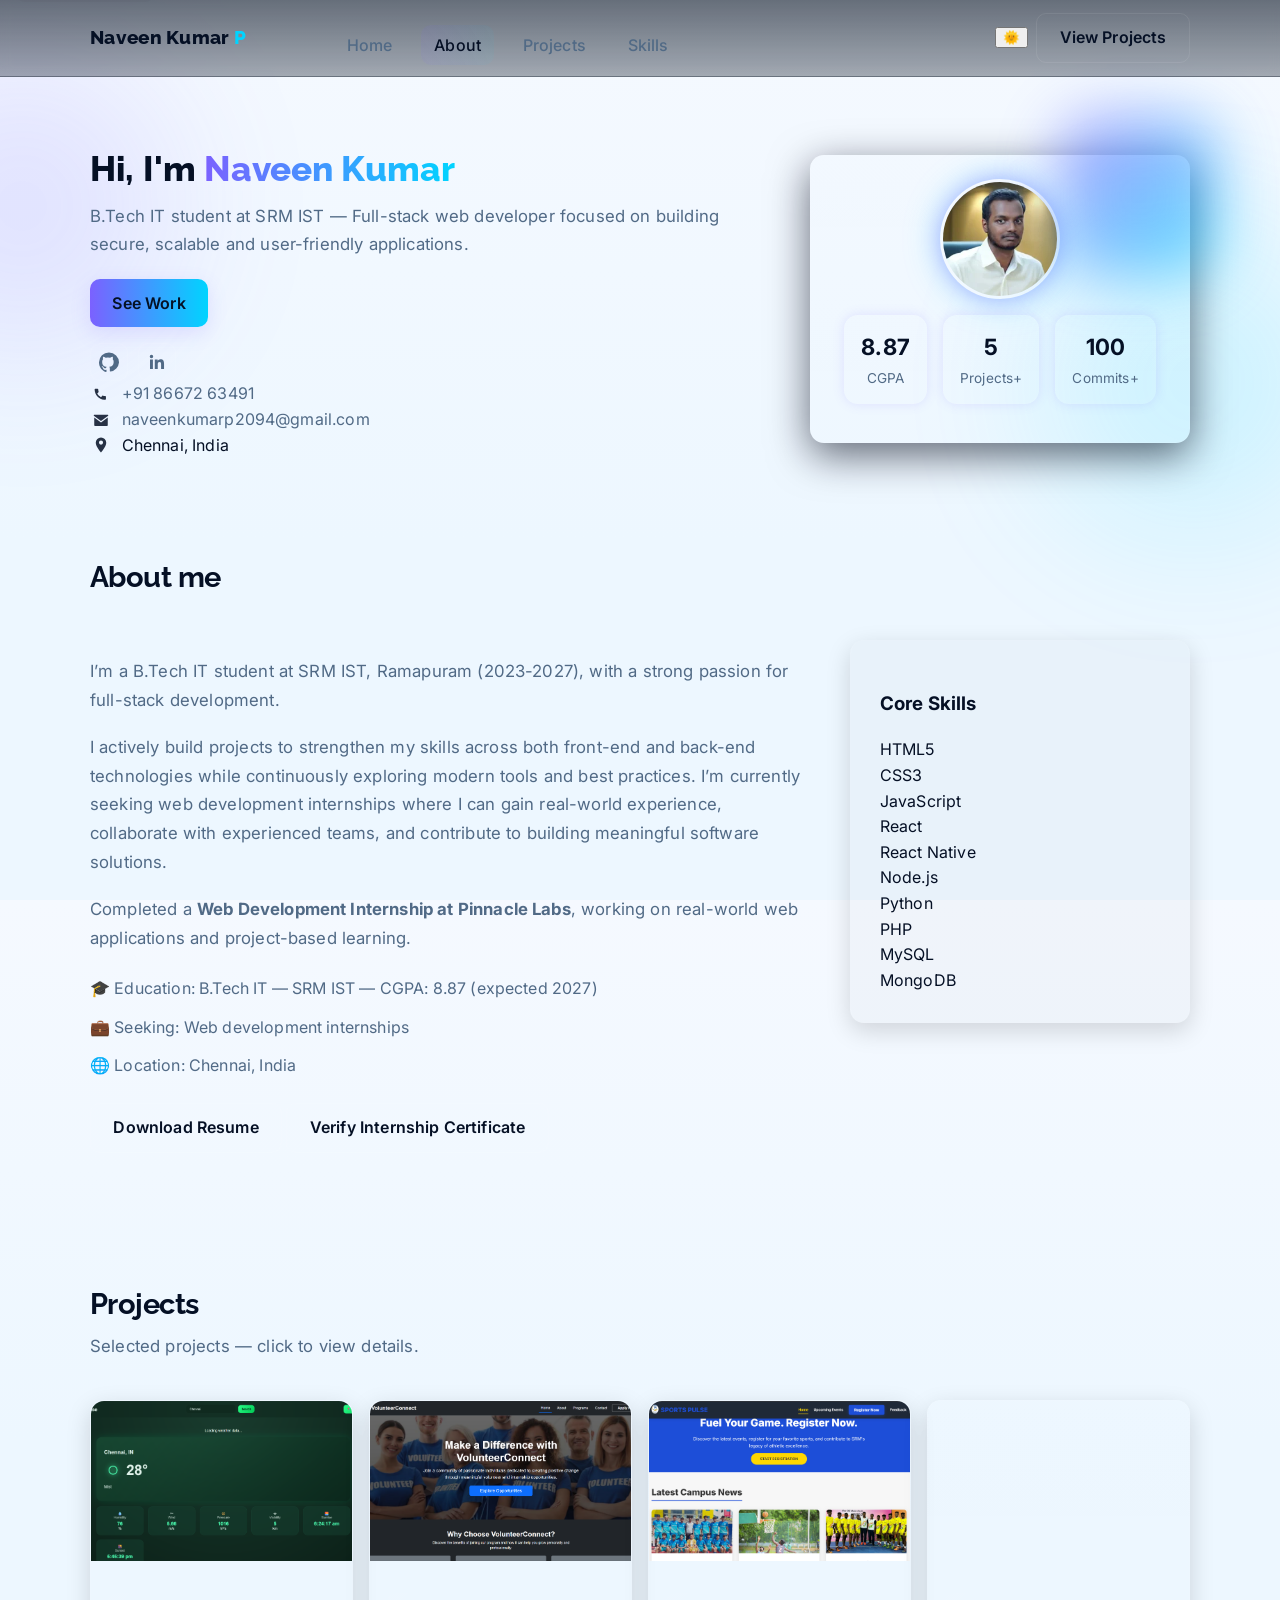
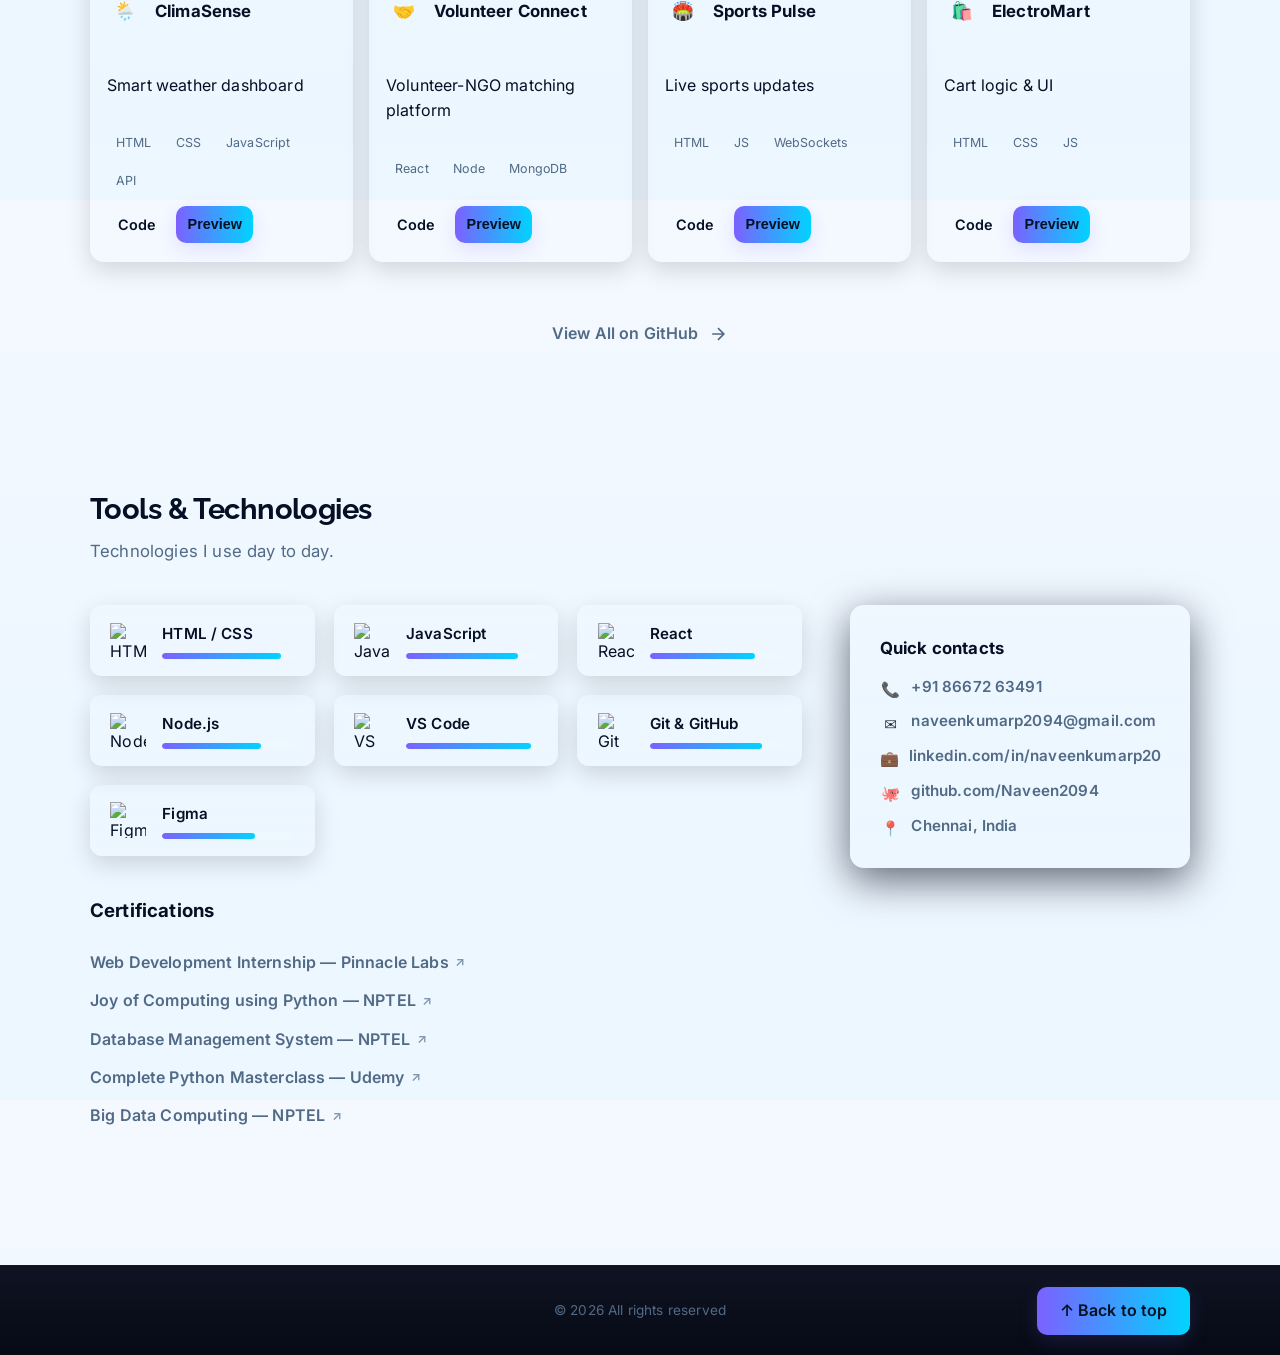
==== commit 7777fa70: "Update index.html" ====
--- a/index.html
+++ b/index.html
@@ -9,9 +9,13 @@
   <!-- Social / SEO -->
   <meta property="og:title" content="Naveen Kumar — Full-stack Web Developer">
   <meta property="og:description" content="B.Tech (IT) student and full-stack web developer (React, Node) from Chennai.">
-  <meta property="og:image" content="https://yourdomain.com/og-image.png">
+  <meta property="og:image" content="https://naveen2094.github.io/portfolio/assets/img/og-image.png">
   <meta name="twitter:card" content="summary_large_image">
-  <link rel="canonical" href="https://yourdomain.com/">
+  <link rel="canonical" href="https://naveen2094.github.io/portfolio/">
+
+  <!-- Favicon -->
+  <link rel="icon" type="image/svg+xml" href="assets/favicon.svg">
+  <link rel="icon" type="image/png" href="assets/favicon.png">
 
   <!-- Fonts -->
   <link rel="preconnect" href="https://fonts.gstatic.com" crossorigin>
@@ -38,7 +42,6 @@
         <li><a href="#about" class="nav-link">About</a></li>
         <li><a href="#projects" class="nav-link">Projects</a></li>
         <li><a href="#skills" class="nav-link">Skills</a></li>
-        <li><a href="#contact" class="nav-link">Contact</a></li>
       </ul>
 
       <div class="nav-actions">
@@ -52,6 +55,9 @@
 
     <!-- ======================= HERO ======================= -->
 <section id="hero" class="hero">
+  <div class="bg-blob blob-1"></div>
+  <div class="bg-blob blob-2"></div>
+
   <div class="container hero-grid clean-hero">
     
     <!-- LEFT SIDE (TEXT) -->
@@ -64,7 +70,6 @@
 
       <div class="hero-cta">
         <a class="btn-primary" href="#projects">See Work</a>
-        <a class="btn-ghost" href="#contact">Get in Touch</a>
       </div>
 
       <!-- Social icons -->
@@ -103,7 +108,7 @@
               <path fill="currentColor"
               d="M12 13.2 2.4 6.3A1 1 0 0 1 3 5h18a1 1 0 0 1 .6 1.3L12 13.2zM12 15.4l9-6.6V19a1 1 0 0 1-1 1H4a1 1 0 0 1-1-1V8.8l9 6.6z"/>
             </svg>
-            <a href="mailto:naveenkumarp2094@gmail.com">naveenkumarp2094@gmail.com</a>
+            <a href="https://mail.google.com/mail/?view=cm&fs=1&to=naveenkumarp2094@gmail.com" target="_blank" rel="noopener noreferrer">naveenkumarp2094@gmail.com</a>
           </div>
 
           <div class="qc-item">
@@ -125,15 +130,16 @@
       <picture>
         <img class="avatar glow-avatar"
           src="assets/img/avatar-200.webp"
-          alt="Photo of Naveen Kumar"
+          alt="Professional headshot of Naveen Kumar"
           width="120"
-          height="120">
+          height="120"
+          decoding="async">
       </picture>
 
-      <ul class="hero-stats clean-stats">
-        <li><strong>8.87</strong><span>CGPA</span></li>
-        <li><strong>5+</strong><span>Projects</span></li>
-        <li><strong>100+</strong><span>Commits</span></li>
+      <ul class="hero-stats clean-stats" aria-label="Key statistics" id="stats-container">
+        <li><strong class="stat-num" data-target="8.87">0</strong><span>CGPA</span></li>
+        <li><strong class="stat-num" data-target="5">0</strong><span>Projects+</span></li>
+        <li><strong class="stat-num" data-target="100">0</strong><span>Commits+</span></li>
       </ul>
     </div>
   </div>
@@ -218,7 +224,7 @@
   <div class="proj-screenshot" aria-hidden="true">
     <img src="assets/img/projects/CS_home.png"
          alt="ClimaSense Weather Dashboard screenshot"
-         loading="lazy" width="620" height="360">
+         loading="lazy" decoding="async" width="620" height="360">
   </div>
 
   <div class="proj-body">
@@ -255,7 +261,7 @@
            data-img="assets/img/projects/VC_home.png"
            tabindex="0">
     <div class="proj-screenshot">
-      <img src="assets/img/projects/VC_home.png" alt="Volunteer Connect screenshot" loading="lazy" width="620" height="360">
+      <img src="assets/img/projects/VC_home.png" alt="Volunteer Connect screenshot" loading="lazy" decoding="async" width="620" height="360">
     </div>
 
     <div class="proj-body">
@@ -273,7 +279,7 @@
       </div>
 
       <div class="proj-actions">
-        <a class="btn-outline" href="https://github.com/Naveen2094/Volunteer-Connect" target="_blank" rel="noopener noreferrer">Code</a>
+        <a class="btn-outline" href="https://github.com/Naveen2094/VolunteerConnect" target="_blank" rel="noopener noreferrer">Code</a>
       <button class="btn-primary view-btn" type="button">Preview</button>
       </div>
     </div>
@@ -286,7 +292,7 @@
            data-img="assets/img/projects/SP_home.png"
            tabindex="0">
     <div class="proj-screenshot">
-      <img src="assets/img/projects/SP_home.png" alt="Sports Pulse screenshot" loading="lazy" width="620" height="360">
+      <img src="assets/img/projects/SP_home.png" alt="Sports Pulse screenshot" loading="lazy" decoding="async" width="620" height="360">
     </div>
 
     <div class="proj-body">
@@ -317,7 +323,7 @@
            data-img="assets/img/projects/e-commerce.png"
            tabindex="0">
     <div class="proj-screenshot">
-      <img src="assets/img/projects/e-commerce.png" alt="ElectroMart screenshot" loading="lazy" width="620" height="360">
+      <img src="assets/img/projects/e-commerce.png" alt="ElectroMart screenshot" loading="lazy" decoding="async" width="620" height="360">
       
     </div>
 
@@ -343,6 +349,12 @@
   </article>
 
 </div>
+
+    <div style="text-align: center; margin-top: 3rem;">
+      <a href="https://github.com/Naveen2094" target="_blank" rel="noopener noreferrer" class="btn-ghost" aria-label="View All Projects on GitHub">
+        View All on GitHub <svg class="icon" viewBox="0 0 24 24" fill="none" stroke="currentColor" stroke-width="2"><path d="M5 12h14M12 5l7 7-7 7"/></svg>
+      </a>
+    </div>
 
     </section>
 
@@ -355,17 +367,65 @@
         <p>Technologies I use day to day.</p>
       </div>
 
-      <div class="tools-grid">
-        <div class="tool">VS Code</div>
-        <div class="tool">Git & GitHub</div>
-        <div class="tool">XAMPP</div>
-        <div class="tool">Figma</div>
-        <div class="tool">Canva</div>
-      </div>
-
-      <div style="margin-top:1.2rem;">
-        <h3>Certifications</h3>
-<ul class="about-list certifications">
+      <div class="skills-layout">
+        <!-- LEFT: Tools & Certifications -->
+        <div class="skills-left">
+          <!-- DEVICONS SETUP -->
+          <div class="tools-grid">
+            <div class="tool-chip">
+              <img src="https://cdn.jsdelivr.net/gh/devicons/devicon/icons/html5/html5-original.svg" alt="HTML5" class="tool-icon">
+              <div class="tool-info">
+                <span class="tool-name">HTML / CSS</span>
+                <div class="tool-bar"><div class="tool-progress" style="width: 90%;"></div></div>
+              </div>
+            </div>
+            <div class="tool-chip">
+              <img src="https://cdn.jsdelivr.net/gh/devicons/devicon/icons/javascript/javascript-original.svg" alt="JavaScript" class="tool-icon">
+              <div class="tool-info">
+                <span class="tool-name">JavaScript</span>
+                <div class="tool-bar"><div class="tool-progress" style="width: 85%;"></div></div>
+              </div>
+            </div>
+            <div class="tool-chip">
+              <img src="https://cdn.jsdelivr.net/gh/devicons/devicon/icons/react/react-original.svg" alt="React" class="tool-icon">
+              <div class="tool-info">
+                <span class="tool-name">React</span>
+                <div class="tool-bar"><div class="tool-progress" style="width: 80%;"></div></div>
+              </div>
+            </div>
+            <div class="tool-chip">
+              <img src="https://cdn.jsdelivr.net/gh/devicons/devicon/icons/nodejs/nodejs-original.svg" alt="Node.js" class="tool-icon">
+              <div class="tool-info">
+                <span class="tool-name">Node.js</span>
+                <div class="tool-bar"><div class="tool-progress" style="width: 75%;"></div></div>
+              </div>
+            </div>
+            <div class="tool-chip">
+              <img src="https://cdn.jsdelivr.net/gh/devicons/devicon/icons/vscode/vscode-original.svg" alt="VS Code" class="tool-icon">
+              <div class="tool-info">
+                <span class="tool-name">VS Code</span>
+                <div class="tool-bar"><div class="tool-progress" style="width: 95%;"></div></div>
+              </div>
+            </div>
+            <div class="tool-chip">
+              <img src="https://cdn.jsdelivr.net/gh/devicons/devicon/icons/git/git-original.svg" alt="Git" class="tool-icon">
+              <div class="tool-info">
+                <span class="tool-name">Git & GitHub</span>
+                <div class="tool-bar"><div class="tool-progress" style="width: 85%;"></div></div>
+              </div>
+            </div>
+            <div class="tool-chip">
+              <img src="https://cdn.jsdelivr.net/gh/devicons/devicon/icons/figma/figma-original.svg" alt="Figma" class="tool-icon">
+              <div class="tool-info">
+                <span class="tool-name">Figma</span>
+                <div class="tool-bar"><div class="tool-progress" style="width: 70%;"></div></div>
+              </div>
+            </div>
+          </div>
+
+          <div style="margin-top:2.5rem;">
+            <h3>Certifications</h3>
+            <ul class="about-list certifications">
 
 <li>
   <a href="https://pinnaclelabs.tech/certificate-verification/?rid=UEwvMjAyNS9ERUNQNy8wNTROYXZlZW4gS3VtYXIgUA=="
@@ -408,87 +468,44 @@
     </a>
   </li>
 
-</ul>
-
-      </div>
-    </section>
-
-
-
-    <!-- ======================= CONTACT ======================= -->
-    <section id="contact" class="section container contact-section">
-      <div class="section-head">
-        <h2>Contact</h2>
-        <p>Let's build something together — send a message or reach out via LinkedIn / GitHub.</p>
-      </div>
-
-      <div class="contact-grid">
-
-        <form id="contact-form" class="contact-form" novalidate>
-          <label>
-            <span>Name</span>
-            <input type="text" name="name" id="name" required placeholder="Your name">
-          </label>
-
-          <label>
-            <span>Email</span>
-            <input type="email" name="email" id="email" required placeholder="you@example.com">
-          </label>
-
-          <label>
-            <span>Message</span>
-            <textarea name="message" id="message" rows="5" required placeholder="How can I help?"></textarea>
-          </label>
-
-          <div class="form-actions">
-            <button type="submit" class="btn-primary">Send Message</button>
-            <button type="reset" class="btn-ghost">Reset</button>
+            </ul>
           </div>
-
-          <p id="form-msg" class="form-msg" role="status" aria-live="polite"></p>
-        </form>
-
+        </div>
+
+        <!-- RIGHT: Quick Contacts -->
         <aside class="contact-info">
-  <h3 class="qc-title">Quick contacts</h3>
-
-  <ul class="qc-list">
-
-    <li>
-      <span class="qc-icon">📞</span>
-      <a href="tel:+918667263491">+91 86672 63491</a>
-    </li>
-
-    <li>
-      <span class="qc-icon">✉️</span>
-      <a href="mailto:naveenkumarp2094@gmail.com">
-        naveenkumarp2094@gmail.com
-      </a>
-    </li>
-
-    <li>
-      <span class="qc-icon">💼</span>
-      <a href="https://www.linkedin.com/in/naveenkumarp20" target="_blank">
-        linkedin.com/in/naveenkumarp20
-      </a>
-    </li>
-
-    <li>
-      <span class="qc-icon">🐙</span>
-      <a href="https://github.com/Naveen2094" target="_blank">
-        github.com/Naveen2094
-      </a>
-    </li>
-
-    <li class="qc-location">
-      <span class="qc-icon">📍</span>
-      <span>Chennai, India</span>
-    </li>
-
-  </ul>
-</aside>
-
-      </div>
-    </section>
+          <h3 class="qc-title">Quick contacts</h3>
+          <ul class="qc-list">
+            <li>
+              <span class="qc-icon">📞</span>
+              <a href="tel:+918667263491">+91 86672 63491</a>
+            </li>
+            <li>
+              <span class="qc-icon">✉️</span>
+              <a href="https://mail.google.com/mail/?view=cm&fs=1&to=naveenkumarp2094@gmail.com" target="_blank" rel="noopener noreferrer">
+                naveenkumarp2094@gmail.com
+              </a>
+            </li>
+            <li>
+              <span class="qc-icon">💼</span>
+              <a href="https://www.linkedin.com/in/naveenkumarp20" target="_blank" rel="noopener noreferrer">
+                linkedin.com/in/naveenkumarp20
+              </a>
+            </li>
+            <li>
+              <span class="qc-icon">🐙</span>
+              <a href="https://github.com/Naveen2094" target="_blank" rel="noopener noreferrer">
+                github.com/Naveen2094
+              </a>
+            </li>
+            <li class="qc-location">
+              <span class="qc-icon">📍</span>
+              <span>Chennai, India</span>
+            </li>
+          </ul>
+        </aside>
+
+      </div>
 
   </main>
 
--- a/styles.css
+++ b/styles.css
@@ -11,7 +11,10 @@
   --radius: 14px;
   --container: 1100px;
   --glass-border: rgba(255,255,255,0.06);
-  --glass-hover: rgba(255,255,255,0.06);
+  --glass-hover: rgba(255,255,255,0.08);
+  --shadow-sm: 0 8px 24px rgba(0, 0, 0, 0.15);
+  --shadow-md: 0 12px 40px rgba(2, 6, 23, 0.6);
+  --shadow-hover: 0 24px 60px rgba(2, 6, 23, 0.65);
 }
 
 *{box-sizing:border-box}
@@ -23,8 +26,10 @@
   color:var(--text);
   -webkit-font-smoothing:antialiased;
   -moz-osx-font-smoothing:grayscale;
-  line-height:1.5;
+  line-height: 1.6;
+  letter-spacing: 0.01em;
   overflow-x:hidden;
+  transition: background 0.3s ease, color 0.3s ease;
 }
 
 /* container */
@@ -77,10 +82,15 @@
 .nav-link:hover, .nav-link.active { color:var(--text); background:linear-gradient(90deg, rgba(123,97,255,0.08), rgba(0,212,255,0.04));}
 
 .nav-actions{margin-left:auto; display:flex; gap:0.5rem; align-items:center;}
-.btn-primary, .btn-outline, .btn-ghost { cursor:pointer; border:0; padding:0.6rem 1rem; border-radius:10px; font-weight:600; text-decoration:none; display:inline-flex; align-items:center; gap:0.6rem;}
+.btn-primary, .btn-outline, .btn-ghost { cursor:pointer; border:0; padding:0.7rem 1.4rem; border-radius:10px; font-weight:600; text-decoration:none; display:inline-flex; align-items:center; gap:0.6rem; transition: transform 0.3s ease, box-shadow 0.3s ease, background-color 0.3s ease, border-color 0.3s ease, color 0.3s ease;}
 .btn-primary{background:linear-gradient(90deg,var(--accent-1),var(--accent-2)); color:#041125; box-shadow:0 6px 20px rgba(123,97,255,0.16);}
-.btn-outline{background:transparent; color:var(--text); border:1px solid rgba(255,255,255,0.06);}
+.btn-primary:hover{transform: translateY(-3px); box-shadow:0 12px 25px rgba(123,97,255,0.35);}
+.btn-primary:active{transform: translateY(0); box-shadow:0 4px 15px rgba(123,97,255,0.1);}
+.btn-outline{background:transparent; color:var(--text); border:1px solid rgba(255,255,255,0.08);}
+.btn-outline:hover{background:rgba(255,255,255,0.05); transform: translateY(-3px); border-color: rgba(255,255,255,0.2);}
+.btn-outline:active{transform: translateY(0);}
 .btn-ghost{background:transparent; color:var(--muted)}
+.btn-ghost:hover{color:var(--text); background:rgba(255,255,255,0.05);}
 
 /* HERO */
 .hero{
@@ -98,51 +108,107 @@
 .hero-card{
   position:relative;
   background:linear-gradient(180deg, rgba(255,255,255,0.02), rgba(255,255,255,0.01));
-  border-radius:18px;
-  padding:1.2rem;
-  box-shadow: 0 12px 40px rgba(2,6,23,0.6);
+  border-radius: var(--radius);
+  padding:1.4rem;
+  box-shadow: var(--shadow-md);
   border:1px solid var(--glass-border);
   overflow:visible;
-  transform:translateY(0);
-  transition:transform .45s cubic-bezier(.2,.9,.2,1);
-}
-.hero-card:hover{transform:translateY(-8px)}
+  transition: transform 0.4s ease, box-shadow 0.4s ease, opacity 0.6s ease;
+}
+.hero-card.reveal:hover{transform:translateY(-8px); box-shadow: var(--shadow-hover);}
 .bg-shape{position:absolute; right:-30px; top:-40px; width:160px; height:160px; background:linear-gradient(135deg,var(--accent-1),var(--accent-2)); filter:blur(30px); border-radius:40px; z-index:0; opacity:0.6}
 .hero-stats{display:flex; gap:0.8rem; margin-top:1rem; list-style:none; padding:0}
 .hero-stats li{background: linear-gradient(180deg, rgba(255,255,255,0.02), rgba(255,255,255,0.01)); border-radius:10px; padding:0.6rem 0.8rem; text-align:center; min-width:72px}
 
 /* WAVES */
-.waves{position:absolute; bottom:-1px; left:0; width:100%; height:80px; opacity:0.06}
+.waves{position:absolute; bottom:-1px; left:0; width:100%; height:80px; opacity:0.06; pointer-events:none;}
 .waves path{fill:var(--accent-1); opacity:0.06}
 
 /* SECTION */
-.section{padding:3rem 0}
-.section-head h2{margin:0 0 0.25rem; font-family:"Raleway"; font-size:1.4rem}
-.section-head p{margin:0 0 1rem; color:var(--muted)}
+.section{padding:4rem 0}
+.section-head{margin-bottom: 2.5rem;}
+.section-head h2{margin:0 0 0.4rem; font-family:"Raleway"; font-size:1.8rem; letter-spacing: -0.02em;}
+.section-head p{margin:0; color:var(--muted); font-size: 1.05rem; line-height: 1.6;}
 
 /* ABOUT */
-.about-grid{display:grid; grid-template-columns:1fr 340px; gap:1.5rem; align-items:start}
-.about-text p{color:var(--muted)}
-.about-list{margin-top:1rem; color:var(--muted)}
-.skills-card{background:var(--panel); padding:1rem; border-radius:12px; border:1px solid var(--glass-border)}
+.about-grid{display:grid; grid-template-columns:1fr 340px; gap:3rem; align-items:start}
+.about-text p{color:var(--muted); margin-bottom: 1.2rem; font-size: 1.05rem; line-height: 1.7;}
+.about-list{margin-top:1.5rem; margin-bottom: 1.5rem; color:var(--muted); padding-left: 0; list-style: none; display: flex; flex-direction: column; gap: 0.8rem;}
+.skills-card{background:var(--panel); padding:1.8rem; border-radius:var(--radius); border:1px solid var(--glass-border); box-shadow: var(--shadow-sm); transition: transform 0.4s ease, box-shadow 0.4s ease, opacity 0.6s ease;}
+.skills-card.reveal:hover{transform:translateY(-5px); box-shadow: var(--shadow-md);}
 
 /* PROJECTS */
 .project-card:hover, .project-card:focus{transform:translateY(-6px); box-shadow:0 20px 50px rgba(5,8,20,0.6)}
 .proj-media{font-size:1.6rem}
 
-/* TOOLS */
-.tools-grid{display:flex; flex-wrap:wrap; gap:0.6rem}
-.tool{background:var(--glass); padding:0.6rem 0.8rem; border-radius:999px; color:var(--muted); font-weight:600}
-
-/* CONTACT */
-.contact-grid{display:grid; grid-template-columns:1fr 320px; gap:1rem; margin-top:1rem;}
-.contact-form label{display:block; margin-bottom:0.6rem; color:var(--muted)}
-.contact-form input, .contact-form textarea{
-  width:100%; padding:0.7rem; border-radius:10px; border:1px solid rgba(255,255,255,0.04);
-  background:transparent; color:var(--text); outline:none;
-}
-.form-actions{display:flex; gap:0.6rem; margin-top:0.6rem}
-.form-msg{margin-top:0.8rem; color:var(--muted)}
+/* TOOLS & SKILLS */
+.skills-layout {
+  display: grid;
+  grid-template-columns: 1fr 340px;
+  gap: 3rem;
+  align-items: start;
+  margin-top: 1rem;
+}
+.tools-grid {
+  display: grid;
+  grid-template-columns: repeat(auto-fit, minmax(220px, 1fr));
+  gap: 1.2rem;
+}
+.tool-chip {
+  display: flex;
+  align-items: center;
+  gap: 1rem;
+  background: linear-gradient(180deg, rgba(255,255,255,0.03), rgba(255,255,255,0.015));
+  border: 1px solid var(--glass-border);
+  padding: 1rem 1.2rem;
+  border-radius: 12px;
+  box-shadow: var(--shadow-sm);
+  transition: transform 0.4s ease, box-shadow 0.4s ease, border-color 0.4s ease, opacity 0.6s ease;
+  width: 100%;
+}
+.tool-chip.reveal:hover {
+  transform: translateY(-4px);
+  box-shadow: var(--shadow-md);
+  border-color: rgba(123,97,255,0.28);
+}
+.tool-icon {
+  width: 36px;
+  height: 36px;
+  object-fit: contain;
+  flex-shrink: 0;
+}
+.tool-info {
+  flex: 1;
+  display: flex;
+  flex-direction: column;
+  gap: 0.4rem;
+}
+.tool-name {
+  font-weight: 600;
+  font-size: 0.95rem;
+  color: var(--text);
+}
+.tool-bar {
+  width: 100%;
+  height: 6px;
+  background: rgba(255,255,255,0.06);
+  border-radius: 99px;
+  overflow: hidden;
+}
+.tool-progress {
+  height: 100%;
+  background: linear-gradient(90deg, var(--accent-1), var(--accent-2));
+  border-radius: 99px;
+  transform-origin: left;
+  transform: scaleX(0);
+  transition: transform 1.2s cubic-bezier(0.2, 0.8, 0.2, 1);
+}
+.tool-chip.reveal .tool-progress {
+  transform: scaleX(1);
+}
+
+/* CONTACT INFO (Moved to Skills) */
+.contact-info{width:100%;}
 
 /* MODAL */
 .modal{position:fixed; inset:0; display:flex; align-items:center; justify-content:center; background:rgba(2,6,23,0.6); opacity:0; pointer-events:none; transition:opacity .28s ease}
@@ -155,7 +221,7 @@
   .hero-grid{grid-template-columns:1fr; text-align:center}
   .hero-card{margin:0 auto}
   .about-grid{grid-template-columns:1fr}
-  .contact-grid{grid-template-columns:1fr}
+  .skills-layout{grid-template-columns:1fr}
   .nav-links{display:none; position:absolute; right:1rem; top:64px; background:linear-gradient(180deg, rgba(4,8,15,0.9), rgba(4,8,15,0.85)); padding:1rem; border-radius:10px; flex-direction:column}
   #menu-btn{display:inline-block; background:transparent; border:0; color:var(--muted); font-size:1.2rem}
   #menu-btn[aria-expanded="true"]{color:var(--text)}
@@ -209,14 +275,15 @@
 /* clear, friendly focus for keyboard users */
 :focus { outline: none; }
 :focus-visible {
-  outline: 3px solid rgba(123,97,255,0.22);
-  outline-offset: 3px;
-  border-radius: 8px;
+  outline: 2px solid var(--accent-1);
+  outline-offset: 4px;
+  border-radius: 6px;
 }
 
 /* reduce motion for users who prefer it */
 @media (prefers-reduced-motion: reduce) {
   * { transition: none !important; animation: none !important; scroll-behavior: auto !important; }
+  .tool-progress { transform: scaleX(1) !important; }
 }
 
 /* mobile nav open state */
@@ -421,12 +488,13 @@
 /* Project card base */
 .project-card {
   background: linear-gradient(180deg, rgba(255,255,255,0.02), rgba(255,255,255,0.01));
-  border-radius: 12px;
+  border-radius: var(--radius);
   overflow: hidden;
-  border: 1px solid rgba(255,255,255,0.04);
+  border: 1px solid var(--glass-border);
+  box-shadow: var(--shadow-sm);
   display: flex;
   flex-direction: column;
-  transition: transform .28s cubic-bezier(.2,.9,.2,1), box-shadow .28s ease, border-color .28s ease;
+  transition: transform 0.4s ease, opacity 0.6s ease, box-shadow 0.4s ease, border-color 0.4s ease;
   min-height: 360px;
 }
 
@@ -488,12 +556,12 @@
 .proj-actions .btn-primary { padding:0.42rem 0.7rem; font-size:0.9rem; }
 
 /* hover: gradient border & screenshot zoom */
-.project-card:hover {
+.project-card.reveal:hover {
   transform: translateY(-8px);
-  box-shadow: 0 24px 60px rgba(2,6,23,0.6);
+  box-shadow: var(--shadow-hover);
   border-color: rgba(123,97,255,0.28);
 }
-.project-card:hover .proj-screenshot img { transform: scale(1.06); }
+.project-card.reveal:hover .proj-screenshot img { transform: scale(1.06); }
 
 /* subtle overlay gradient on image when hovered */
 .project-card::after {
@@ -593,10 +661,15 @@
     rgba(255,255,255,0.03),
     rgba(255,255,255,0.015)
   );
-  border: 1px solid rgba(255,255,255,0.06);
-  border-radius: 14px;
-  padding: 1.2rem 1.3rem;
-  box-shadow: 0 18px 40px rgba(2,6,23,0.55);
+  border: 1px solid var(--glass-border);
+  border-radius: var(--radius);
+  padding: 1.8rem;
+  box-shadow: var(--shadow-md);
+  transition: transform 0.4s ease, box-shadow 0.4s ease, opacity 0.6s ease;
+}
+.contact-info.reveal:hover {
+  transform: translateY(-6px);
+  box-shadow: var(--shadow-hover);
 }
 
 .qc-title {
@@ -697,3 +770,59 @@
     justify-self: center;
   }
 }
+
+/* ===== SCROLL REVEAL ANIMATIONS ===== */
+.project-card, .skills-card, .about-text, .contact-info, .hero-card, .tool-chip {
+  opacity: 0;
+  transform: translateY(25px);
+  /* The base transitions (e.g. project-card) handle the actual transform/opacity duration */
+}
+
+.project-card.reveal, .skills-card.reveal, .about-text.reveal, .contact-info.reveal, .hero-card.reveal, .tool-chip.reveal {
+  opacity: 1;
+  transform: translateY(0);
+}
+
+.about-text {
+  transition: transform 0.6s ease, opacity 0.6s ease;
+}
+.skills-card {
+  transition: transform 0.6s ease 0.1s, opacity 0.6s ease 0.1s;
+}
+
+@media (prefers-reduced-motion: reduce) {
+  .project-card, .skills-card, .about-text, .contact-info, .hero-card, .tool-chip {
+    opacity: 1 !important;
+    transform: none !important;
+  }
+}
+
+/* ===== NEW ANIMATIONS ===== */
+
+.bg-blob {
+  position: absolute;
+  width: 300px;
+  height: 300px;
+  border-radius: 50%;
+  filter: blur(80px);
+  z-index: 0;
+  opacity: 0.15;
+  pointer-events: none;
+  animation: floatBlob 20s infinite alternate ease-in-out;
+}
+.blob-1 {
+  background: var(--accent-1);
+  top: -5%;
+  left: -10%;
+}
+.blob-2 {
+  background: var(--accent-2);
+  bottom: -10%;
+  right: -5%;
+  animation-delay: -10s;
+  animation-duration: 25s;
+}
+@keyframes floatBlob {
+  0% { transform: translate(0, 0) scale(1); }
+  100% { transform: translate(80px, 40px) scale(1.1); }
+}
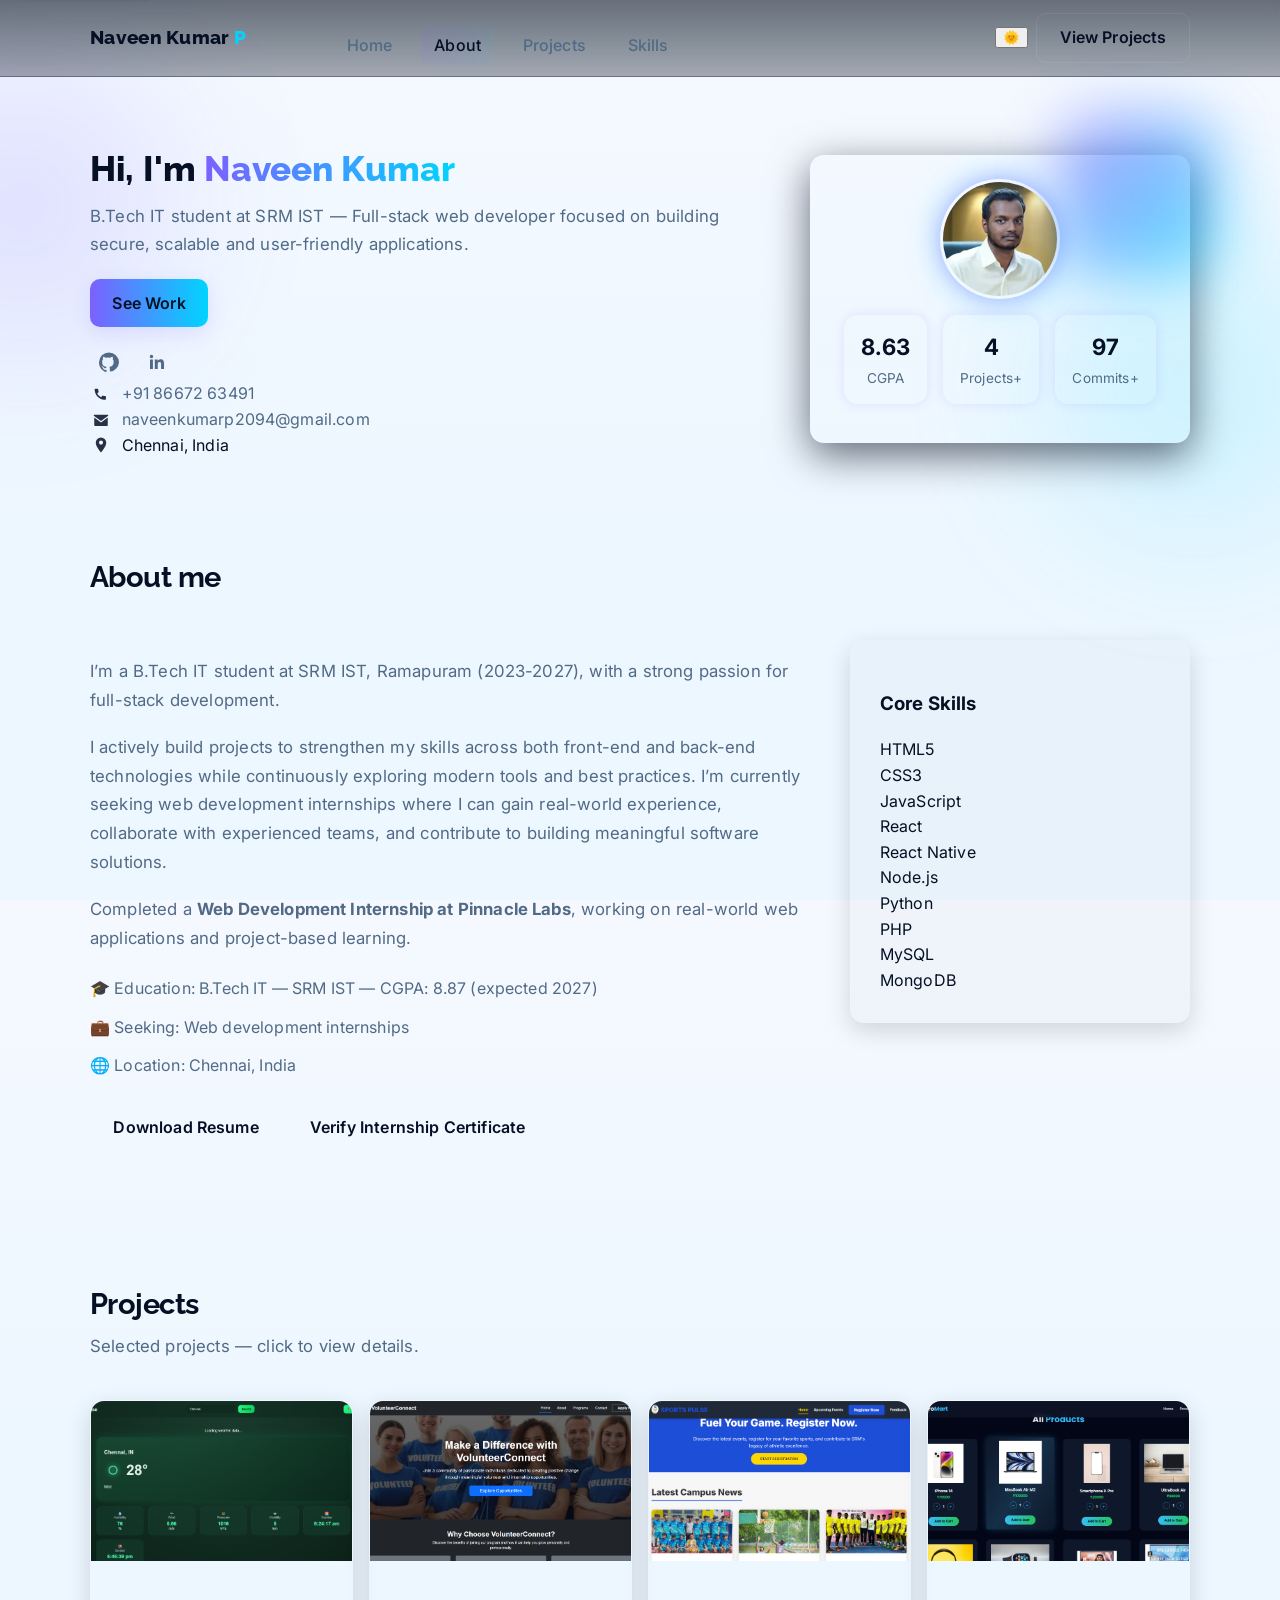
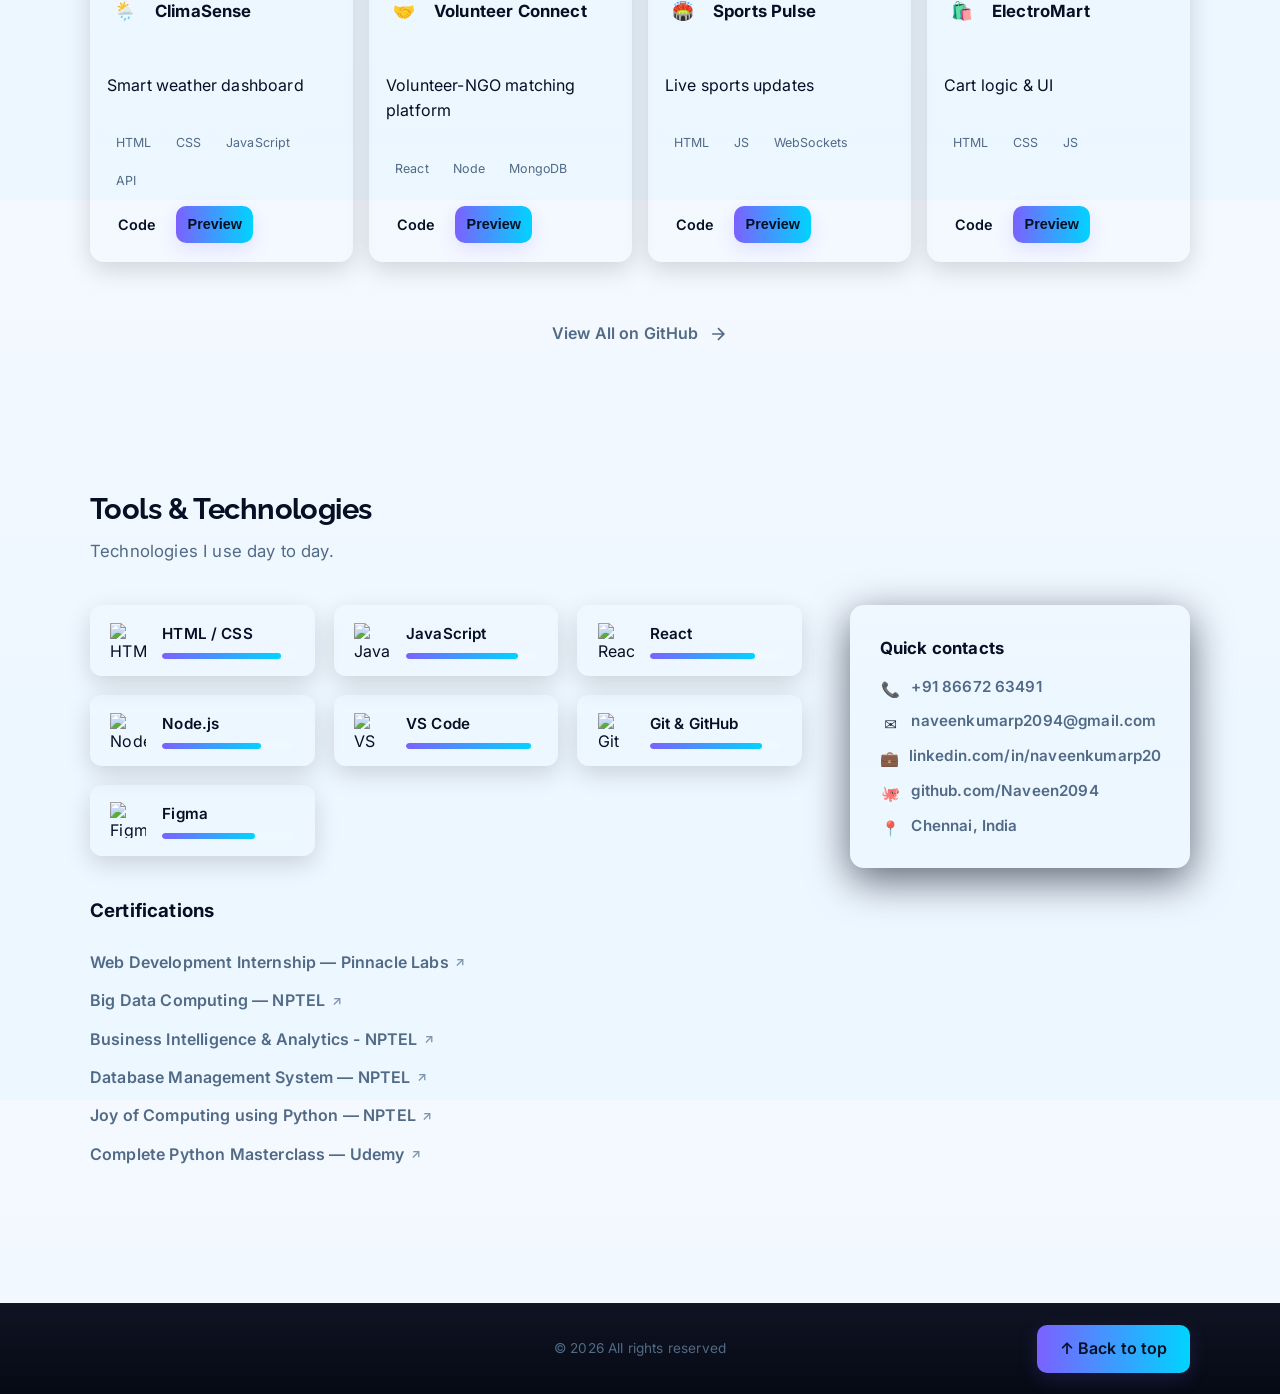
==== commit 74bb0efa: "Update index.html" ====
--- a/index.html
+++ b/index.html
@@ -435,7 +435,28 @@
   </a>
 </li>
 
-
+  <li>
+    <a href="https://archive.nptel.ac.in/content/noc/NOC25/SEM2/Ecertificates/106/noc25-cs131/Course/NPTEL25CS131S117520153810676908.pdf"
+       target="_blank"
+       rel="noopener noreferrer">
+      Big Data Computing — NPTEL
+    </a>
+  </li>
+
+   <li>
+    <a href="https://drive.google.com/file/d/1vzs5Qd2XPoOMpUEOGQlD6sWYquaM_SjM/view?usp=drive_link"
+       target="_blank"
+       rel="noopener noreferrer">
+      Business Intelligence & Analytics - NPTEL
+    </a>
+  </li>
+   <li>
+    <a href="https://archive.nptel.ac.in/content/noc/NOC25/SEM1/Ecertificates/106/noc25-cs18/Course/NPTEL25CS18S24330487401327789.pdf"
+       target="_blank"
+       rel="noopener noreferrer">
+      Database Management System — NPTEL
+    </a>
+  </li>
   <li>
     <a href="https://archive.nptel.ac.in/content/noc/NOC24/SEM1/Ecertificates/106/noc24-cs57/Course/NPTEL24CS57S85350524030603759.pdf"
        target="_blank"
@@ -444,13 +465,7 @@
     </a>
   </li>
 
-  <li>
-    <a href="https://archive.nptel.ac.in/content/noc/NOC25/SEM1/Ecertificates/106/noc25-cs18/Course/NPTEL25CS18S24330487401327789.pdf"
-       target="_blank"
-       rel="noopener noreferrer">
-      Database Management System — NPTEL
-    </a>
-  </li>
+ 
 
   <li>
     <a href="https://www.udemy.com/certificate/UC-0109e687-b371-4f3a-849d-907d314363f9/"
@@ -460,13 +475,7 @@
     </a>
   </li>
 
-  <li>
-    <a href="https://internalapp.nptel.ac.in/NOC/NOC25/SEM2/Ecertificates/106/noc25-cs131/Course/NPTEL25CS131S117520153810676908.pdf"
-       target="_blank"
-       rel="noopener noreferrer">
-      Big Data Computing — NPTEL
-    </a>
-  </li>
+
 
             </ul>
           </div>
